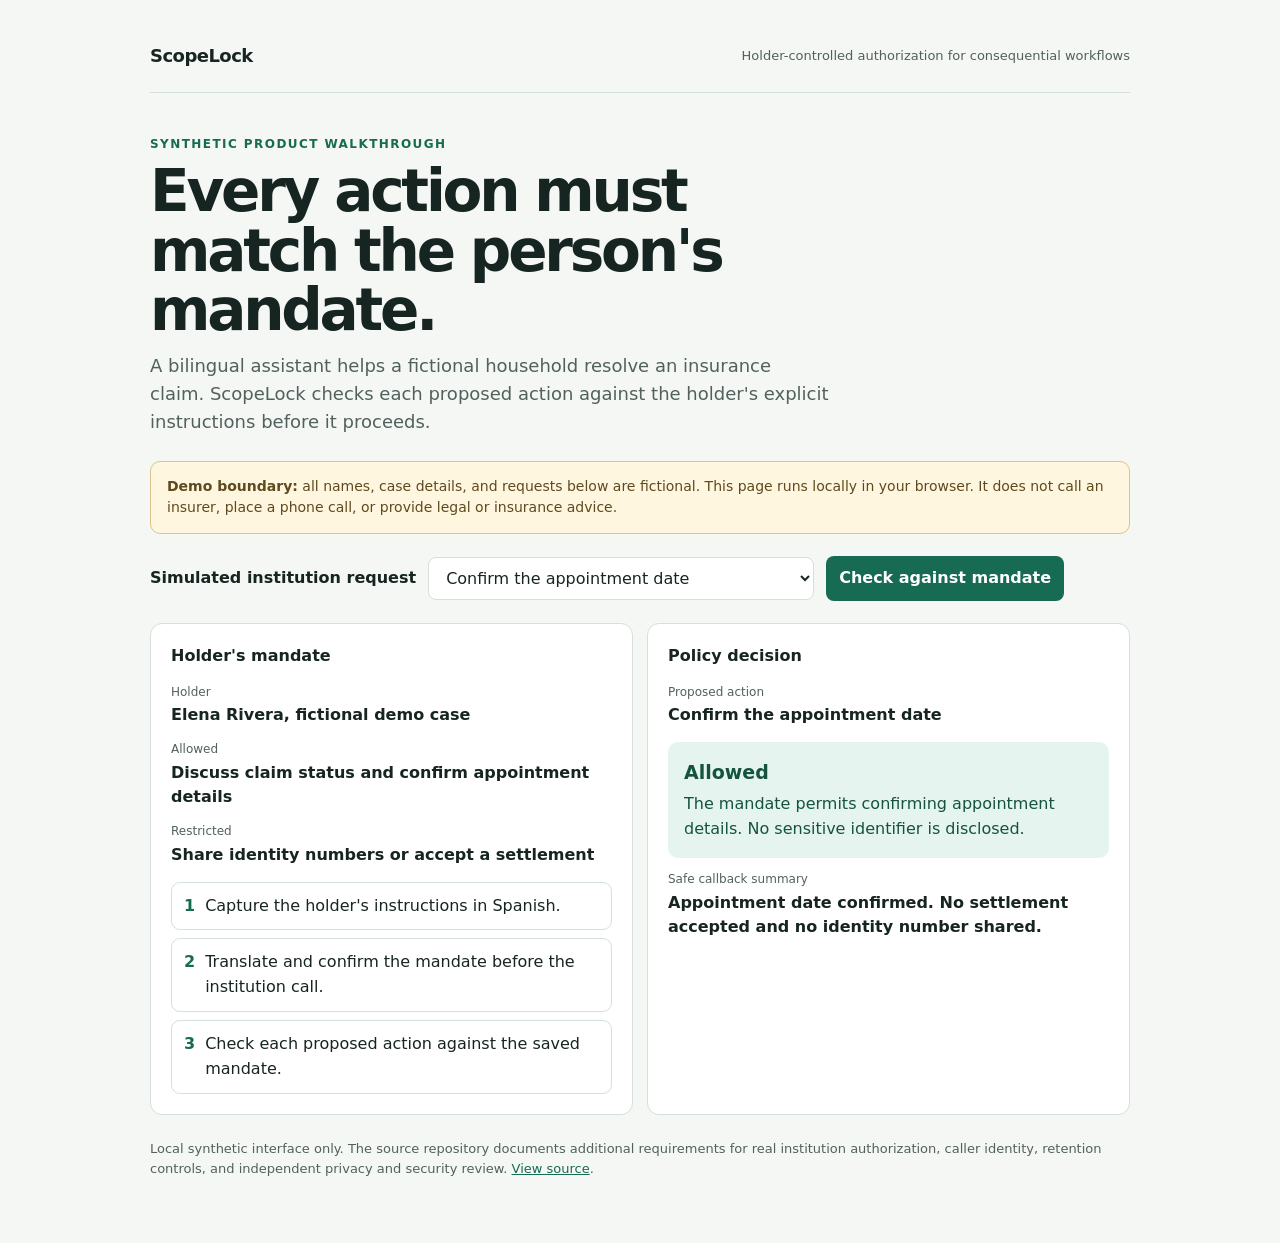
==== demo/index.html @ 7916b066 "Add synthetic ScopeLock public demo" ====
<!doctype html>
<html lang="en">
<head>
  <meta charset="utf-8">
  <meta name="viewport" content="width=device-width, initial-scale=1">
  <meta name="description" content="A synthetic walkthrough of ScopeLock's holder-controlled authorization flow.">
  <title>ScopeLock | Authorization demo</title>
  <style>
    :root{color-scheme:light;--ink:#172522;--muted:#52615d;--line:#d5dfdb;--paper:#f4f7f4;--panel:#fff;--green:#176b53;--green-bg:#e5f4ee;--red:#a43e35;--red-bg:#fff0ed;--gold:#87601d;--gold-bg:#fff6df}
    *{box-sizing:border-box}body{margin:0;background:var(--paper);color:var(--ink);font:16px/1.55 system-ui,-apple-system,"Segoe UI",sans-serif}main{width:min(980px,calc(100% - 32px));margin:0 auto;padding:42px 0 64px}header{display:flex;justify-content:space-between;align-items:center;gap:18px;padding-bottom:22px;border-bottom:1px solid var(--line)}.brand{font-size:18px;font-weight:800;letter-spacing:-.03em}.tag{color:var(--muted);font-size:13px}.intro{padding:42px 0 25px}.eyebrow{color:var(--green);font-size:12px;font-weight:800;letter-spacing:.12em;text-transform:uppercase}h1{max-width:720px;margin:9px 0 12px;font-size:clamp(34px,6vw,58px);line-height:1.02;letter-spacing:-.055em}.intro p{max-width:680px;color:var(--muted);font-size:18px;margin:0}.notice{padding:14px 16px;border:1px solid #ddc48b;border-radius:10px;background:var(--gold-bg);color:#5f491e;font-size:14px}.controls{display:flex;align-items:center;flex-wrap:wrap;gap:12px;margin:22px 0}.controls label{font-weight:700}.controls select,.controls button{font:inherit;border-radius:8px;padding:10px 13px}.controls select{border:1px solid var(--line);background:var(--panel);color:var(--ink)}.controls button{border:0;background:var(--green);color:#fff;font-weight:750;cursor:pointer}.controls button:focus-visible,.controls select:focus-visible{outline:3px solid #94cbb7;outline-offset:2px}.grid{display:grid;grid-template-columns:1fr 1fr;gap:14px}.card{background:var(--panel);border:1px solid var(--line);border-radius:12px;padding:20px}.card h2{font-size:16px;margin:0 0 14px}.label{display:block;color:var(--muted);font-size:12px;margin:12px 0 2px}.value{font-weight:700}.result{margin-top:14px;padding:16px;border-radius:10px}.result.allowed{background:var(--green-bg);color:#14543f}.result.blocked{background:var(--red-bg);color:#7b2924}.result strong{display:block;font-size:19px}.result p{margin:5px 0 0}.steps{display:grid;gap:8px;margin-top:14px}.step{display:flex;gap:10px;align-items:flex-start;padding:11px 12px;border:1px solid var(--line);border-radius:9px;background:#fff}.mark{font-weight:900;color:var(--green)}.mark.block{color:var(--red)}footer{margin-top:24px;color:var(--muted);font-size:13px}a{color:var(--green)}@media(max-width:680px){header{align-items:flex-start;flex-direction:column}.grid{grid-template-columns:1fr}.intro{padding-top:30px}}
  </style>
</head>
<body>
<main>
  <header><div class="brand">ScopeLock</div><div class="tag">Holder-controlled authorization for consequential workflows</div></header>
  <section class="intro"><div class="eyebrow">Synthetic product walkthrough</div><h1>Every action must match the person's mandate.</h1><p>A bilingual assistant helps a fictional household resolve an insurance claim. ScopeLock checks each proposed action against the holder's explicit instructions before it proceeds.</p></section>
  <div class="notice"><strong>Demo boundary:</strong> all names, case details, and requests below are fictional. This page runs locally in your browser. It does not call an insurer, place a phone call, or provide legal or insurance advice.</div>
  <section class="controls" aria-label="Choose a simulated request"><label for="request">Simulated institution request</label><select id="request"><option value="allowed">Confirm the appointment date</option><option value="blocked">Share the holder's Social Security number</option></select><button id="check" type="button">Check against mandate</button></section>
  <section class="grid" aria-live="polite">
    <article class="card"><h2>Holder's mandate</h2><span class="label">Holder</span><div class="value">Elena Rivera, fictional demo case</div><span class="label">Allowed</span><div class="value">Discuss claim status and confirm appointment details</div><span class="label">Restricted</span><div class="value">Share identity numbers or accept a settlement</div><div class="steps"><div class="step"><span class="mark">1</span><span>Capture the holder's instructions in Spanish.</span></div><div class="step"><span class="mark">2</span><span>Translate and confirm the mandate before the institution call.</span></div><div class="step"><span class="mark">3</span><span>Check each proposed action against the saved mandate.</span></div></div></article>
    <article class="card"><h2>Policy decision</h2><span class="label">Proposed action</span><div class="value" id="action">Confirm the appointment date</div><div class="result allowed" id="result"><strong id="decision">Allowed</strong><p id="reason">The mandate permits confirming appointment details. No sensitive identifier is disclosed.</p></div><span class="label">Safe callback summary</span><div class="value" id="summary">Appointment date confirmed. No settlement accepted and no identity number shared.</div></article>
  </section>
  <footer>Local synthetic interface only. The source repository documents additional requirements for real institution authorization, caller identity, retention controls, and independent privacy and security review. <a href="https://github.com/lgoyal6/ScopeLock">View source</a>.</footer>
</main>
<script>
const request=document.querySelector('#request');
function render(){
  const blocked=request.value==='blocked';
  document.querySelector('#action').textContent=blocked?'Share the holder\'s Social Security number':'Confirm the appointment date';
  document.querySelector('#result').className=`result ${blocked?'blocked':'allowed'}`;
  document.querySelector('#decision').textContent=blocked?'Blocked':'Allowed';
  document.querySelector('#reason').textContent=blocked?'The mandate restricts sharing identity numbers. The request is denied and the sensitive value is not disclosed.':'The mandate permits confirming appointment details. No sensitive identifier is disclosed.';
  document.querySelector('#summary').textContent=blocked?'Appointment date confirmed. Identity number request blocked; no number disclosed.':'Appointment date confirmed. No settlement accepted and no identity number shared.';
}
request.addEventListener('change',render);
document.querySelector('#check').addEventListener('click',render);
render();
</script>
</body>
</html>
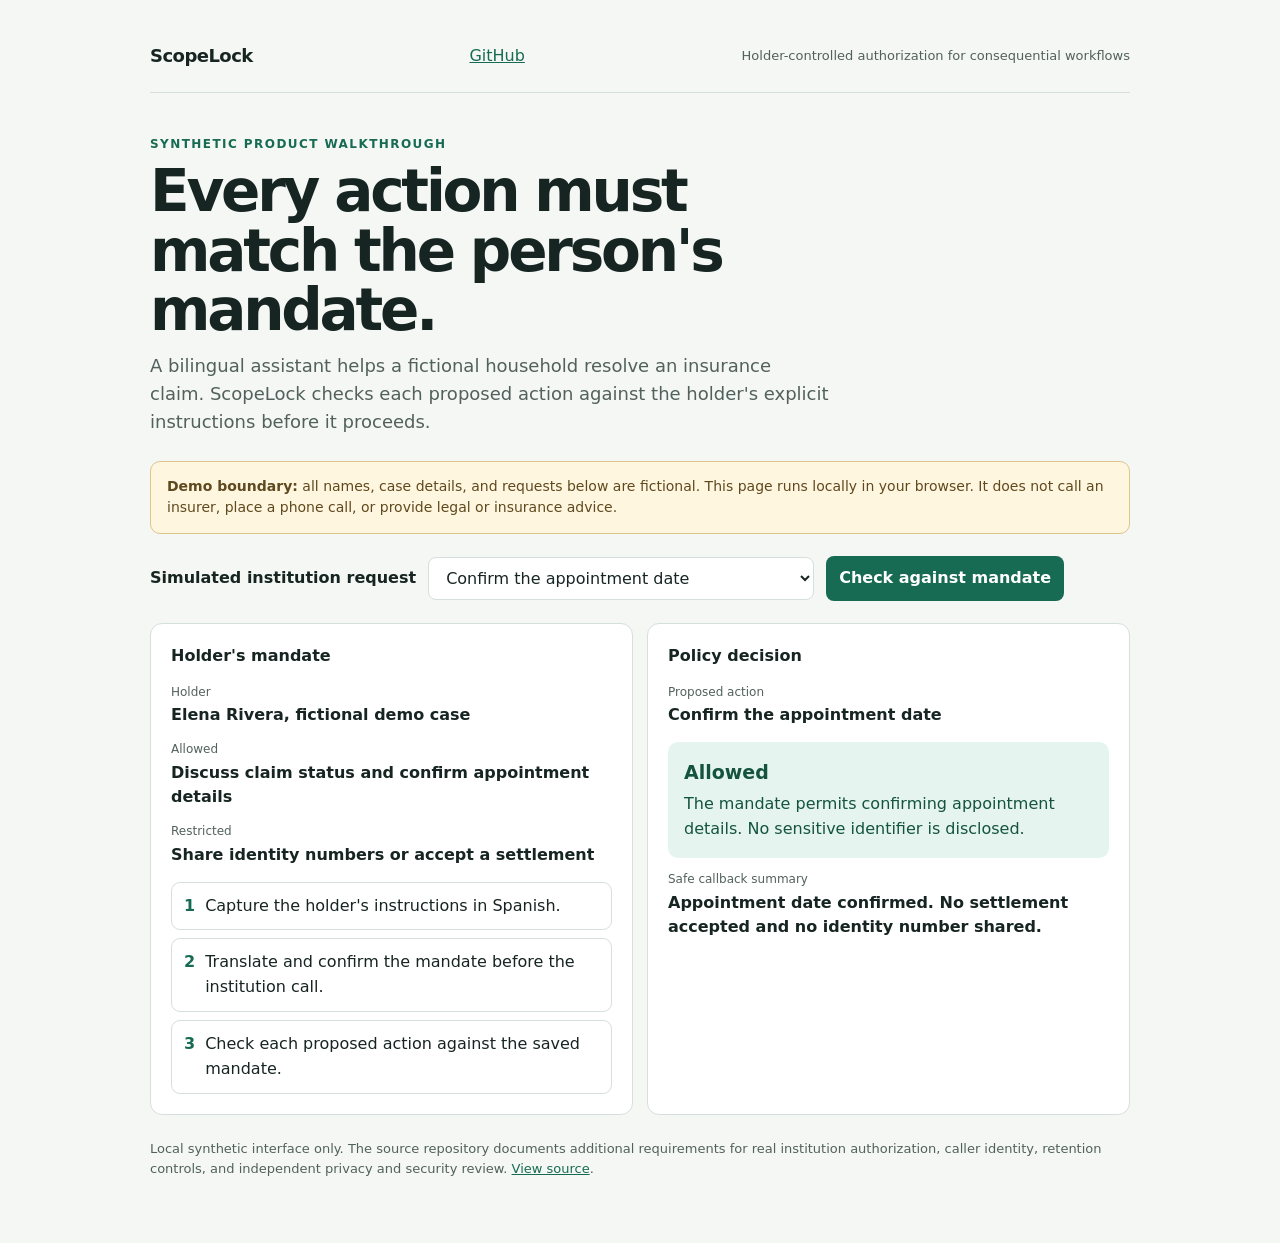
==== commit eb5d8c67: "Link ScopeLock demo to its GitHub source" ====
--- a/demo/index.html
+++ b/demo/index.html
@@ -12,7 +12,7 @@
 </head>
 <body>
 <main>
-  <header><div class="brand">ScopeLock</div><div class="tag">Holder-controlled authorization for consequential workflows</div></header>
+  <header><div class="brand">ScopeLock</div><a href="https://github.com/lgoyal6/ScopeLock" target="_blank" rel="noopener noreferrer">GitHub</a><div class="tag">Holder-controlled authorization for consequential workflows</div></header>
   <section class="intro"><div class="eyebrow">Synthetic product walkthrough</div><h1>Every action must match the person's mandate.</h1><p>A bilingual assistant helps a fictional household resolve an insurance claim. ScopeLock checks each proposed action against the holder's explicit instructions before it proceeds.</p></section>
   <div class="notice"><strong>Demo boundary:</strong> all names, case details, and requests below are fictional. This page runs locally in your browser. It does not call an insurer, place a phone call, or provide legal or insurance advice.</div>
   <section class="controls" aria-label="Choose a simulated request"><label for="request">Simulated institution request</label><select id="request"><option value="allowed">Confirm the appointment date</option><option value="blocked">Share the holder's Social Security number</option></select><button id="check" type="button">Check against mandate</button></section>
